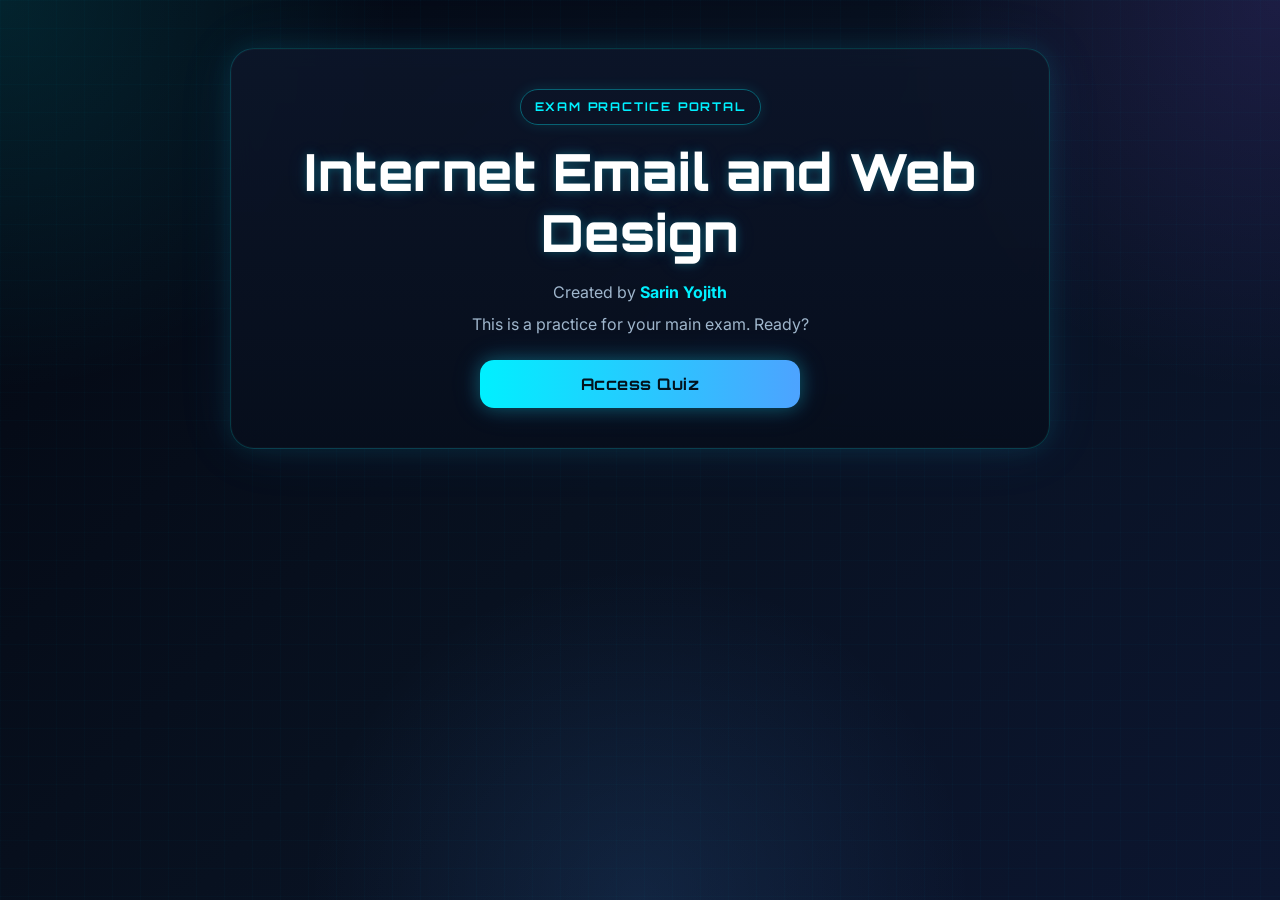
==== index.html @ b390a40b "Initial neon quiz website" ====
<!DOCTYPE html>
<html lang="en">
<head>
  <meta charset="UTF-8" />
  <meta name="viewport" content="width=device-width, initial-scale=1.0" />
  <title>Internet Email and Web Design Quiz</title>
  <link rel="preconnect" href="https://fonts.googleapis.com">
  <link rel="preconnect" href="https://fonts.gstatic.com" crossorigin>
  <link href="https://fonts.googleapis.com/css2?family=Orbitron:wght@500;700;800&family=Inter:wght@400;500;600;700&display=swap" rel="stylesheet">
  <link href="https://cdn.jsdelivr.net/npm/bootstrap@5.3.3/dist/css/bootstrap.min.css" rel="stylesheet">
  <link rel="stylesheet" href="css/style.css">
</head>
<body>
  <div class="bg-animation"></div>

  <main class="landing-page">
    <div class="container py-5">
      <div class="hero-box mx-auto text-center">
        <div class="neon-badge mb-3">EXAM PRACTICE PORTAL</div>

        <h1 class="main-title mb-3">Internet Email and Web Design</h1>

        <p class="subtitle mb-2">Created by <span class="highlight-text">Sarin Yojith</span></p>
        <p class="hero-text mb-4">This is a practice for your main exam. Ready?</p>

        <div class="d-grid gap-3 col-12 col-sm-8 col-md-5 mx-auto">
          <a href="./quiz.html" class="btn btn-neon">Access Quiz</a>
        </div>
      </div>
    </div>
  </main>
</body>
</html>
---- css/style.css ----
:root {
  --bg-1: #030711;
  --bg-2: #081120;
  --bg-3: #0c1630;
  --card-bg: rgba(10, 18, 35, 0.85);
  --card-bg-2: rgba(8, 14, 28, 0.95);
  --line: rgba(0, 255, 255, 0.18);
  --text-main: #f5fbff;
  --text-soft: #9fb6cc;
  --cyan: #00f0ff;
  --blue: #4da3ff;
  --purple: #8b5dff;
  --green: #31f5b8;
}

* {
  box-sizing: border-box;
}

html, body {
  margin: 0;
  padding: 0;
}

body {
  min-height: 100vh;
  font-family: "Inter", sans-serif;
  color: var(--text-main);
  background:
    radial-gradient(circle at top left, rgba(0, 240, 255, 0.12), transparent 25%),
    radial-gradient(circle at top right, rgba(139, 93, 255, 0.15), transparent 25%),
    radial-gradient(circle at bottom center, rgba(77, 163, 255, 0.12), transparent 30%),
    linear-gradient(135deg, var(--bg-1), var(--bg-2), var(--bg-3));
  overflow-x: hidden;
}

.bg-animation {
  position: fixed;
  inset: 0;
  pointer-events: none;
  z-index: 0;
  background-image:
    linear-gradient(rgba(0, 240, 255, 0.04) 1px, transparent 1px),
    linear-gradient(90deg, rgba(0, 240, 255, 0.04) 1px, transparent 1px);
  background-size: 28px 28px;
  animation: gridMove 10s linear infinite;
  opacity: 0.55;
}

@keyframes gridMove {
  0% { transform: translateY(0px); }
  100% { transform: translateY(28px); }
}

.container,
main {
  position: relative;
  z-index: 1;
}

.hero-box,
.quiz-shell,
.result-box-main {
  background: linear-gradient(180deg, rgba(13, 22, 42, 0.88), rgba(7, 14, 28, 0.92));
  border: 1px solid var(--line);
  border-radius: 24px;
  box-shadow:
    0 0 25px rgba(0, 240, 255, 0.10),
    0 0 60px rgba(77, 163, 255, 0.08),
    inset 0 0 0 1px rgba(255,255,255,0.02);
  backdrop-filter: blur(12px);
}

.hero-box,
.result-box-main {
  max-width: 820px;
  padding: 40px 24px;
}

.quiz-shell {
  max-width: 920px;
  padding: 22px;
}

.neon-badge {
  display: inline-block;
  padding: 8px 14px;
  border: 1px solid rgba(0, 240, 255, 0.35);
  border-radius: 999px;
  color: var(--cyan);
  font-size: 12px;
  letter-spacing: 1.8px;
  font-weight: 700;
  text-transform: uppercase;
  box-shadow: 0 0 14px rgba(0, 240, 255, 0.12);
  font-family: "Orbitron", sans-serif;
}

.main-title,
.quiz-main-title {
  font-family: "Orbitron", sans-serif;
  font-weight: 800;
  letter-spacing: 0.5px;
  color: #ffffff;
  text-shadow:
    0 0 10px rgba(0, 240, 255, 0.25),
    0 0 22px rgba(77, 163, 255, 0.12);
}

.main-title {
  font-size: clamp(2rem, 4vw, 3.2rem);
}

.quiz-main-title {
  font-size: clamp(1.3rem, 3vw, 2rem);
}

.subtitle,
.hero-text,
.quiz-subtext {
  color: var(--text-soft);
  font-size: 1rem;
}

.highlight-text {
  color: var(--cyan);
  font-weight: 700;
}

.btn-neon,
.btn-outline-neon,
.btn-finish {
  border-radius: 14px;
  padding: 12px 18px;
  font-weight: 700;
  transition: 0.25s ease;
  font-family: "Orbitron", sans-serif;
  letter-spacing: 0.5px;
}

.btn-neon {
  border: none;
  color: #03131d;
  background: linear-gradient(90deg, var(--cyan), var(--blue));
  box-shadow:
    0 0 18px rgba(0, 240, 255, 0.28),
    0 0 32px rgba(77, 163, 255, 0.14);
}

.btn-neon:hover {
  color: #03131d;
  transform: translateY(-1px);
  box-shadow:
    0 0 20px rgba(0, 240, 255, 0.34),
    0 0 42px rgba(77, 163, 255, 0.20);
}

.btn-outline-neon {
  border: 1px solid rgba(0, 240, 255, 0.42);
  color: var(--cyan);
  background: rgba(0, 240, 255, 0.04);
}

.btn-outline-neon:hover {
  color: white;
  background: rgba(0, 240, 255, 0.12);
  box-shadow: 0 0 18px rgba(0, 240, 255, 0.12);
}

.btn-finish {
  border: none;
  color: #03131d;
  background: linear-gradient(90deg, var(--green), var(--cyan));
  box-shadow:
    0 0 18px rgba(49, 245, 184, 0.25),
    0 0 30px rgba(0, 240, 255, 0.12);
}

.btn-finish:hover {
  color: #03131d;
  transform: translateY(-1px);
}

.quiz-topbar {
  display: flex;
  justify-content: space-between;
  align-items: center;
  gap: 16px;
  flex-wrap: wrap;
}

.progress-wrap {
  padding: 16px 18px;
  border-radius: 18px;
  background: rgba(8, 15, 28, 0.72);
  border: 1px solid rgba(0, 240, 255, 0.10);
}

.progress-info {
  display: flex;
  justify-content: space-between;
  gap: 10px;
  color: var(--text-soft);
  font-size: 14px;
  margin-bottom: 10px;
}

.custom-progress {
  width: 100%;
  height: 12px;
  border-radius: 999px;
  background: rgba(255,255,255,0.06);
  overflow: hidden;
  border: 1px solid rgba(0, 240, 255, 0.10);
}

.custom-progress-bar {
  height: 100%;
  width: 0%;
  border-radius: 999px;
  background: linear-gradient(90deg, var(--cyan), var(--blue), var(--purple));
  box-shadow:
    0 0 12px rgba(0, 240, 255, 0.25),
    0 0 30px rgba(77, 163, 255, 0.18);
  transition: width 0.35s ease;
}

.question-card {
  background: linear-gradient(180deg, rgba(9, 16, 31, 0.96), rgba(7, 12, 24, 0.96));
  border: 1px solid rgba(0, 240, 255, 0.14);
  border-radius: 24px;
  padding: 24px 18px;
  box-shadow:
    0 0 20px rgba(0, 240, 255, 0.08),
    inset 0 0 0 1px rgba(255,255,255,0.015);
}

.question-number {
  display: inline-block;
  padding: 6px 12px;
  border-radius: 999px;
  background: rgba(0, 240, 255, 0.08);
  border: 1px solid rgba(0, 240, 255, 0.16);
  color: var(--cyan);
  font-size: 13px;
  font-weight: 700;
  letter-spacing: 1px;
  text-transform: uppercase;
}

.question-text {
  font-size: clamp(1.2rem, 2.5vw, 1.7rem);
  color: #ffffff;
  font-weight: 700;
  line-height: 1.5;
}

.options-list {
  display: grid;
  gap: 14px;
}

.option-item {
  border: 1px solid rgba(0, 240, 255, 0.16);
  background: rgba(10, 18, 34, 0.85);
  border-radius: 18px;
  padding: 14px 16px;
  cursor: pointer;
  transition: 0.25s ease;
  color: #eef8ff;
  display: flex;
  align-items: flex-start;
  gap: 12px;
  line-height: 1.6;
}

.option-item:hover {
  border-color: rgba(0, 240, 255, 0.45);
  box-shadow:
    0 0 14px rgba(0, 240, 255, 0.10),
    inset 0 0 10px rgba(77, 163, 255, 0.04);
  transform: translateY(-1px);
}

.option-item.active {
  border-color: var(--cyan);
  background: linear-gradient(90deg, rgba(0, 240, 255, 0.12), rgba(77, 163, 255, 0.08));
  box-shadow:
    0 0 20px rgba(0, 240, 255, 0.14),
    inset 0 0 18px rgba(77, 163, 255, 0.08);
}

.option-letter {
  min-width: 34px;
  height: 34px;
  border-radius: 50%;
  display: inline-flex;
  align-items: center;
  justify-content: center;
  background: rgba(0, 240, 255, 0.08);
  border: 1px solid rgba(0, 240, 255, 0.18);
  color: var(--cyan);
  font-weight: 700;
}

.option-text {
  flex: 1;
  word-break: break-word;
}

.quiz-actions {
  display: flex;
  justify-content: space-between;
  gap: 12px;
  flex-wrap: wrap;
}

.result-content {
  padding: 20px;
  border-radius: 20px;
  background: rgba(8, 15, 28, 0.78);
  border: 1px solid rgba(0, 240, 255, 0.14);
}

.result-mark {
  font-family: "Orbitron", sans-serif;
  font-size: clamp(2rem, 5vw, 3.2rem);
  color: var(--cyan);
  font-weight: 800;
  text-shadow: 0 0 16px rgba(0, 240, 255, 0.25);
}

.result-percent {
  margin-top: 12px;
  font-size: 1.15rem;
  color: var(--text-soft);
  font-weight: 600;
}

.no-copy,
.no-copy * {
  -webkit-user-select: none;
  -ms-user-select: none;
  user-select: none;
  -webkit-touch-callout: none;
}

@media (max-width: 768px) {
  .hero-box,
  .result-box-main {
    padding: 30px 18px;
  }

  .quiz-shell {
    padding: 16px;
  }

  .question-card {
    padding: 18px 14px;
  }

  .quiz-actions {
    flex-direction: column;
  }

  .quiz-actions .btn-neon,
  .quiz-actions .btn-outline-neon,
  .quiz-actions .btn-finish {
    width: 100%;
  }

  .quiz-topbar {
    align-items: stretch;
  }
}
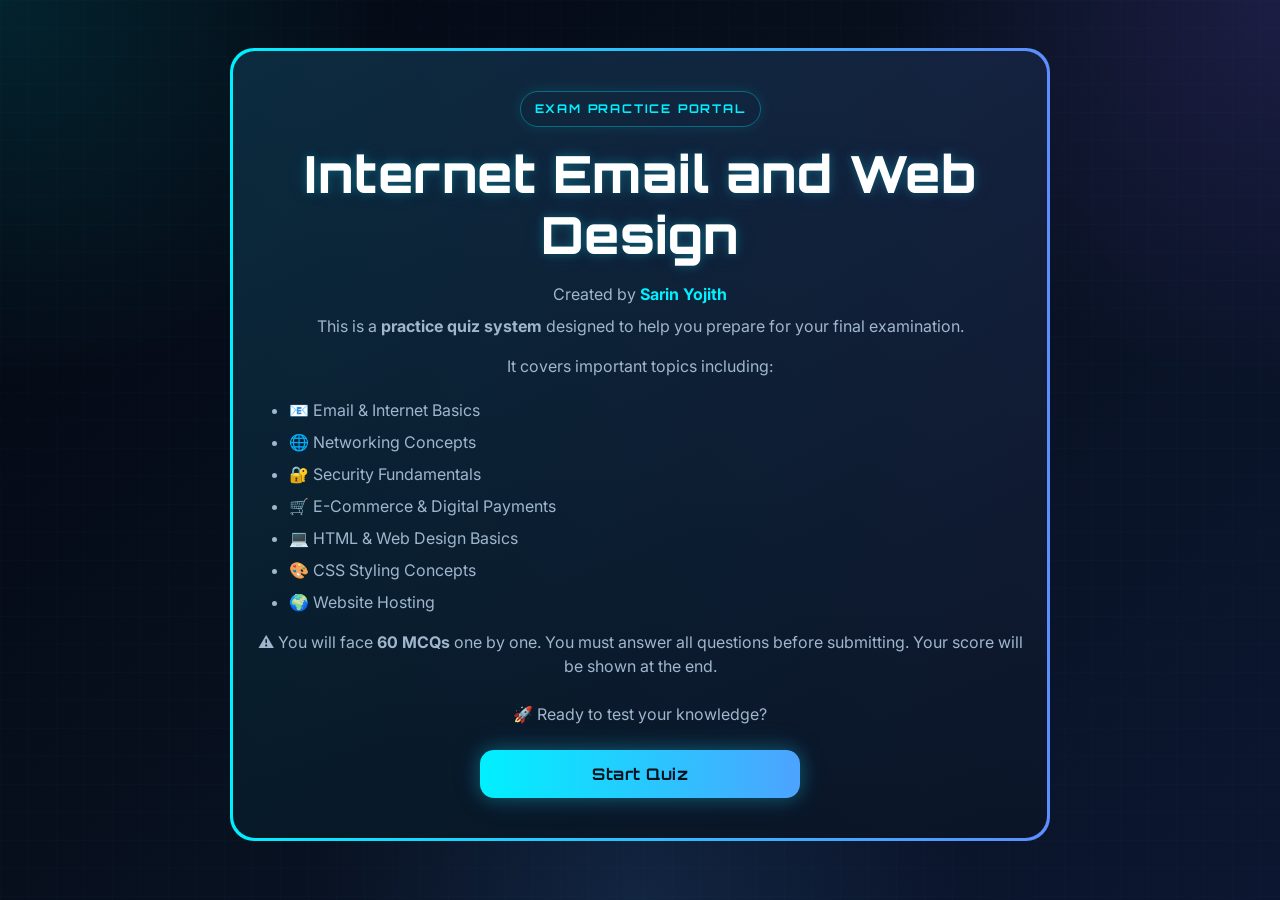
==== commit b5d0ba76: "Enhance index.html with new layout and styles" ====
--- a/index.html
+++ b/index.html
@@ -2,32 +2,102 @@
 <html lang="en">
 <head>
   <meta charset="UTF-8" />
-  <meta name="viewport" content="width=device-width, initial-scale=1.0" />
+  <meta name="viewport" content="width=device-width, initial-scale=1.0"/>
   <title>Internet Email and Web Design Quiz</title>
+
   <link rel="preconnect" href="https://fonts.googleapis.com">
-  <link rel="preconnect" href="https://fonts.gstatic.com" crossorigin>
   <link href="https://fonts.googleapis.com/css2?family=Orbitron:wght@500;700;800&family=Inter:wght@400;500;600;700&display=swap" rel="stylesheet">
+
   <link href="https://cdn.jsdelivr.net/npm/bootstrap@5.3.3/dist/css/bootstrap.min.css" rel="stylesheet">
   <link rel="stylesheet" href="css/style.css">
+
+  <style>
+    /* Neon animated border */
+    .neon-border-box {
+      position: relative;
+      border-radius: 24px;
+      padding: 3px;
+      background: linear-gradient(90deg, #00f0ff, #8b5dff, #00f0ff);
+      background-size: 300% 300%;
+      animation: neonBorderMove 4s linear infinite;
+    }
+
+    @keyframes neonBorderMove {
+      0% { background-position: 0% 50%; }
+      100% { background-position: 300% 50%; }
+    }
+
+    .neon-inner {
+      border-radius: 22px;
+      background: linear-gradient(180deg, rgba(13,22,42,0.9), rgba(7,14,28,0.95));
+      padding: 40px 24px;
+    }
+
+    .feature-list {
+      text-align: left;
+      margin-top: 20px;
+      color: #9fb6cc;
+    }
+
+    .feature-list li {
+      margin-bottom: 8px;
+    }
+  </style>
 </head>
+
 <body>
   <div class="bg-animation"></div>
 
   <main class="landing-page">
     <div class="container py-5">
-      <div class="hero-box mx-auto text-center">
-        <div class="neon-badge mb-3">EXAM PRACTICE PORTAL</div>
 
-        <h1 class="main-title mb-3">Internet Email and Web Design</h1>
+      <div class="neon-border-box mx-auto" style="max-width: 820px;">
+        <div class="neon-inner text-center">
 
-        <p class="subtitle mb-2">Created by <span class="highlight-text">Sarin Yojith</span></p>
-        <p class="hero-text mb-4">This is a practice for your main exam. Ready?</p>
+          <div class="neon-badge mb-3">EXAM PRACTICE PORTAL</div>
 
-        <div class="d-grid gap-3 col-12 col-sm-8 col-md-5 mx-auto">
-          <a href="./quiz.html" class="btn btn-neon">Access Quiz</a>
+          <h1 class="main-title mb-3">Internet Email and Web Design</h1>
+
+          <p class="subtitle mb-2">
+            Created by <span class="highlight-text">Sarin Yojith</span>
+          </p>
+
+          <p class="hero-text mb-3">
+            This is a <strong>practice quiz system</strong> designed to help you prepare for your final examination.
+          </p>
+
+          <p class="hero-text mb-3">
+            It covers important topics including:
+          </p>
+
+          <ul class="feature-list">
+            <li>📧 Email & Internet Basics</li>
+            <li>🌐 Networking Concepts</li>
+            <li>🔐 Security Fundamentals</li>
+            <li>🛒 E-Commerce & Digital Payments</li>
+            <li>💻 HTML & Web Design Basics</li>
+            <li>🎨 CSS Styling Concepts</li>
+            <li>🌍 Website Hosting</li>
+          </ul>
+
+          <p class="hero-text mt-3 mb-4">
+            ⚠️ You will face <strong>60 MCQs</strong> one by one.  
+            You must answer all questions before submitting.  
+            Your score will be shown at the end.
+          </p>
+
+          <p class="hero-text mb-4">
+            🚀 Ready to test your knowledge?
+          </p>
+
+          <div class="d-grid gap-3 col-12 col-sm-8 col-md-5 mx-auto">
+            <a href="./quiz.html" class="btn btn-neon">Start Quiz</a>
+          </div>
+
         </div>
       </div>
+
     </div>
   </main>
 </body>
-</html>+</html>
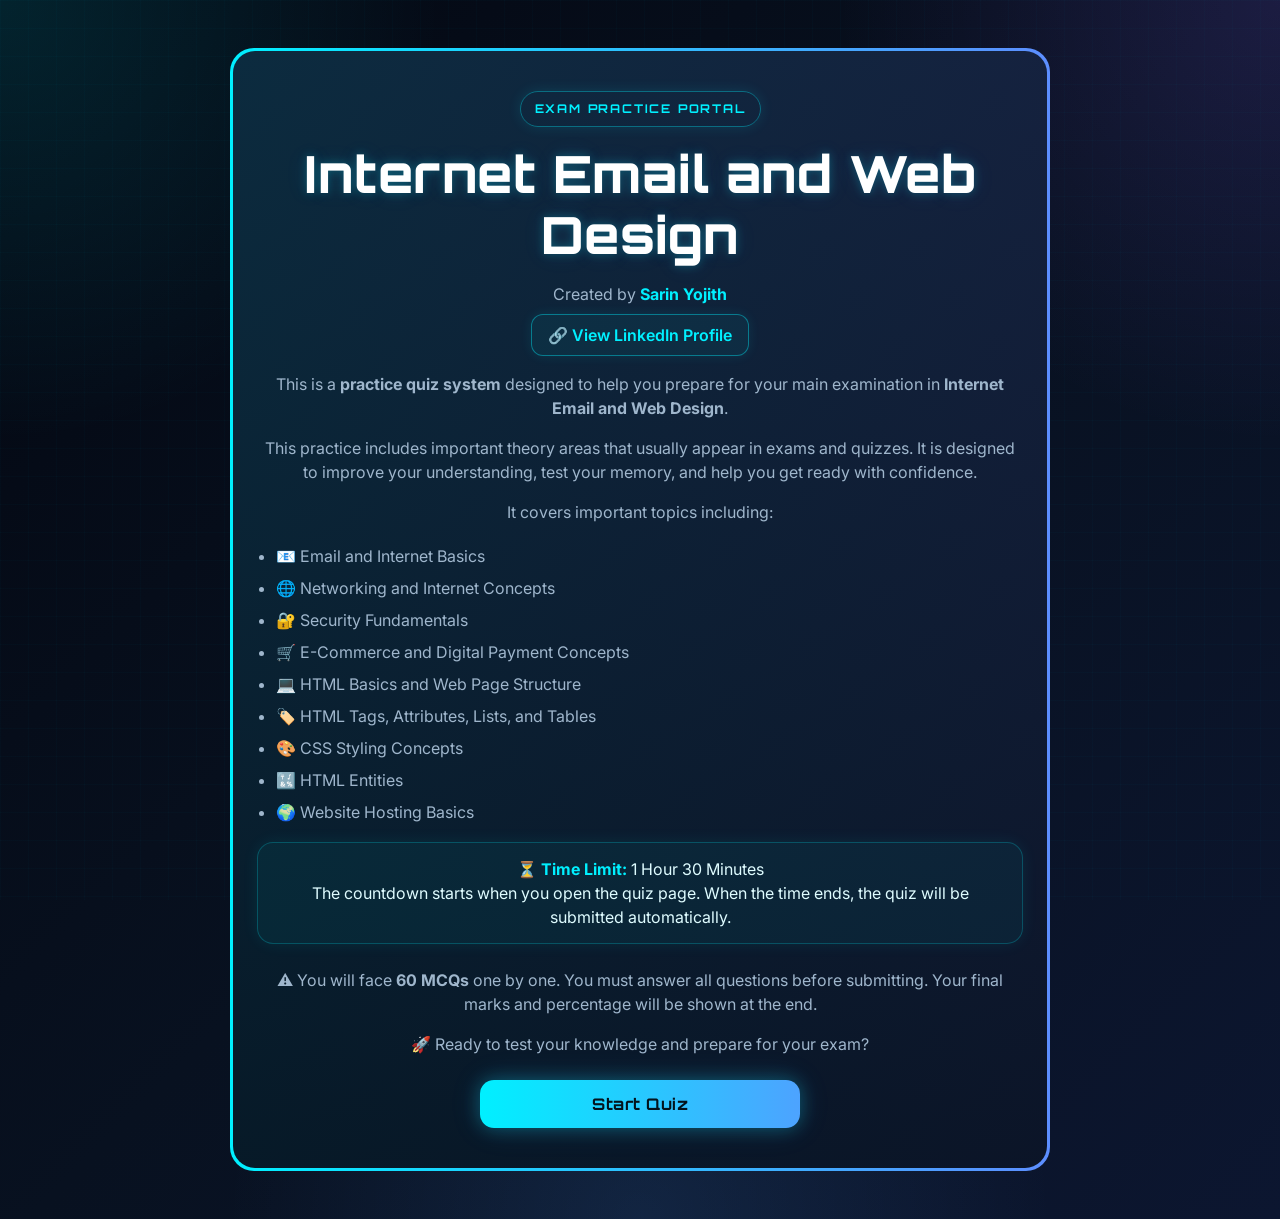
==== commit 555750b7: "Update quiz instructions and styling in index.html" ====
--- a/index.html
+++ b/index.html
@@ -6,13 +6,13 @@
   <title>Internet Email and Web Design Quiz</title>
 
   <link rel="preconnect" href="https://fonts.googleapis.com">
+  <link rel="preconnect" href="https://fonts.gstatic.com" crossorigin>
   <link href="https://fonts.googleapis.com/css2?family=Orbitron:wght@500;700;800&family=Inter:wght@400;500;600;700&display=swap" rel="stylesheet">
 
   <link href="https://cdn.jsdelivr.net/npm/bootstrap@5.3.3/dist/css/bootstrap.min.css" rel="stylesheet">
   <link rel="stylesheet" href="css/style.css">
 
   <style>
-    /* Neon animated border */
     .neon-border-box {
       position: relative;
       border-radius: 24px;
@@ -37,10 +37,59 @@
       text-align: left;
       margin-top: 20px;
       color: #9fb6cc;
+      padding-left: 1.2rem;
     }
 
     .feature-list li {
       margin-bottom: 8px;
+    }
+
+    .timer-note {
+      margin-top: 18px;
+      padding: 14px 16px;
+      border-radius: 16px;
+      border: 1px solid rgba(0, 240, 255, 0.22);
+      background: rgba(0, 240, 255, 0.05);
+      color: #dffcff;
+      box-shadow: 0 0 16px rgba(0, 240, 255, 0.08);
+    }
+
+    .timer-note strong {
+      color: #00f0ff;
+    }
+
+    .linkedin-link {
+      display: inline-block;
+      padding: 8px 16px;
+      border-radius: 12px;
+      text-decoration: none;
+      color: #00f0ff;
+      border: 1px solid rgba(0, 240, 255, 0.4);
+      background: rgba(0, 240, 255, 0.05);
+      font-weight: 600;
+      transition: 0.3s ease;
+      box-shadow: 0 0 12px rgba(0, 240, 255, 0.1);
+    }
+
+    .linkedin-link:hover {
+      color: #ffffff;
+      background: rgba(0, 240, 255, 0.15);
+      box-shadow: 0 0 20px rgba(0, 240, 255, 0.25);
+      transform: translateY(-2px);
+    }
+
+    @media (max-width: 576px) {
+      .neon-inner {
+        padding: 28px 16px;
+      }
+
+      .feature-list {
+        font-size: 14px;
+      }
+
+      .timer-note {
+        font-size: 14px;
+      }
     }
   </style>
 </head>
@@ -50,7 +99,6 @@
 
   <main class="landing-page">
     <div class="container py-5">
-
       <div class="neon-border-box mx-auto" style="max-width: 820px;">
         <div class="neon-inner text-center">
 
@@ -62,8 +110,20 @@
             Created by <span class="highlight-text">Sarin Yojith</span>
           </p>
 
+          <p class="mb-3">
+            <a href="https://linkedin.com/in/sarin-yojith-6b224535b" target="_blank" class="linkedin-link">
+              🔗 View LinkedIn Profile
+            </a>
+          </p>
+
           <p class="hero-text mb-3">
-            This is a <strong>practice quiz system</strong> designed to help you prepare for your final examination.
+            This is a <strong>practice quiz system</strong> designed to help you prepare for your main examination in
+            <strong>Internet Email and Web Design</strong>.
+          </p>
+
+          <p class="hero-text mb-3">
+            This practice includes important theory areas that usually appear in exams and quizzes. It is designed to
+            improve your understanding, test your memory, and help you get ready with confidence.
           </p>
 
           <p class="hero-text mb-3">
@@ -71,23 +131,29 @@
           </p>
 
           <ul class="feature-list">
-            <li>📧 Email & Internet Basics</li>
-            <li>🌐 Networking Concepts</li>
+            <li>📧 Email and Internet Basics</li>
+            <li>🌐 Networking and Internet Concepts</li>
             <li>🔐 Security Fundamentals</li>
-            <li>🛒 E-Commerce & Digital Payments</li>
-            <li>💻 HTML & Web Design Basics</li>
+            <li>🛒 E-Commerce and Digital Payment Concepts</li>
+            <li>💻 HTML Basics and Web Page Structure</li>
+            <li>🏷️ HTML Tags, Attributes, Lists, and Tables</li>
             <li>🎨 CSS Styling Concepts</li>
-            <li>🌍 Website Hosting</li>
+            <li>🔣 HTML Entities</li>
+            <li>🌍 Website Hosting Basics</li>
           </ul>
 
-          <p class="hero-text mt-3 mb-4">
-            ⚠️ You will face <strong>60 MCQs</strong> one by one.  
-            You must answer all questions before submitting.  
-            Your score will be shown at the end.
+          <div class="timer-note">
+            ⏳ <strong>Time Limit:</strong> 1 Hour 30 Minutes <br>
+            The countdown starts when you open the quiz page. When the time ends, the quiz will be submitted automatically.
+          </div>
+
+          <p class="hero-text mt-4 mb-3">
+            ⚠️ You will face <strong>60 MCQs</strong> one by one. You must answer all questions before submitting.
+            Your final marks and percentage will be shown at the end.
           </p>
 
           <p class="hero-text mb-4">
-            🚀 Ready to test your knowledge?
+            🚀 Ready to test your knowledge and prepare for your exam?
           </p>
 
           <div class="d-grid gap-3 col-12 col-sm-8 col-md-5 mx-auto">
@@ -96,7 +162,6 @@
 
         </div>
       </div>
-
     </div>
   </main>
 </body>
